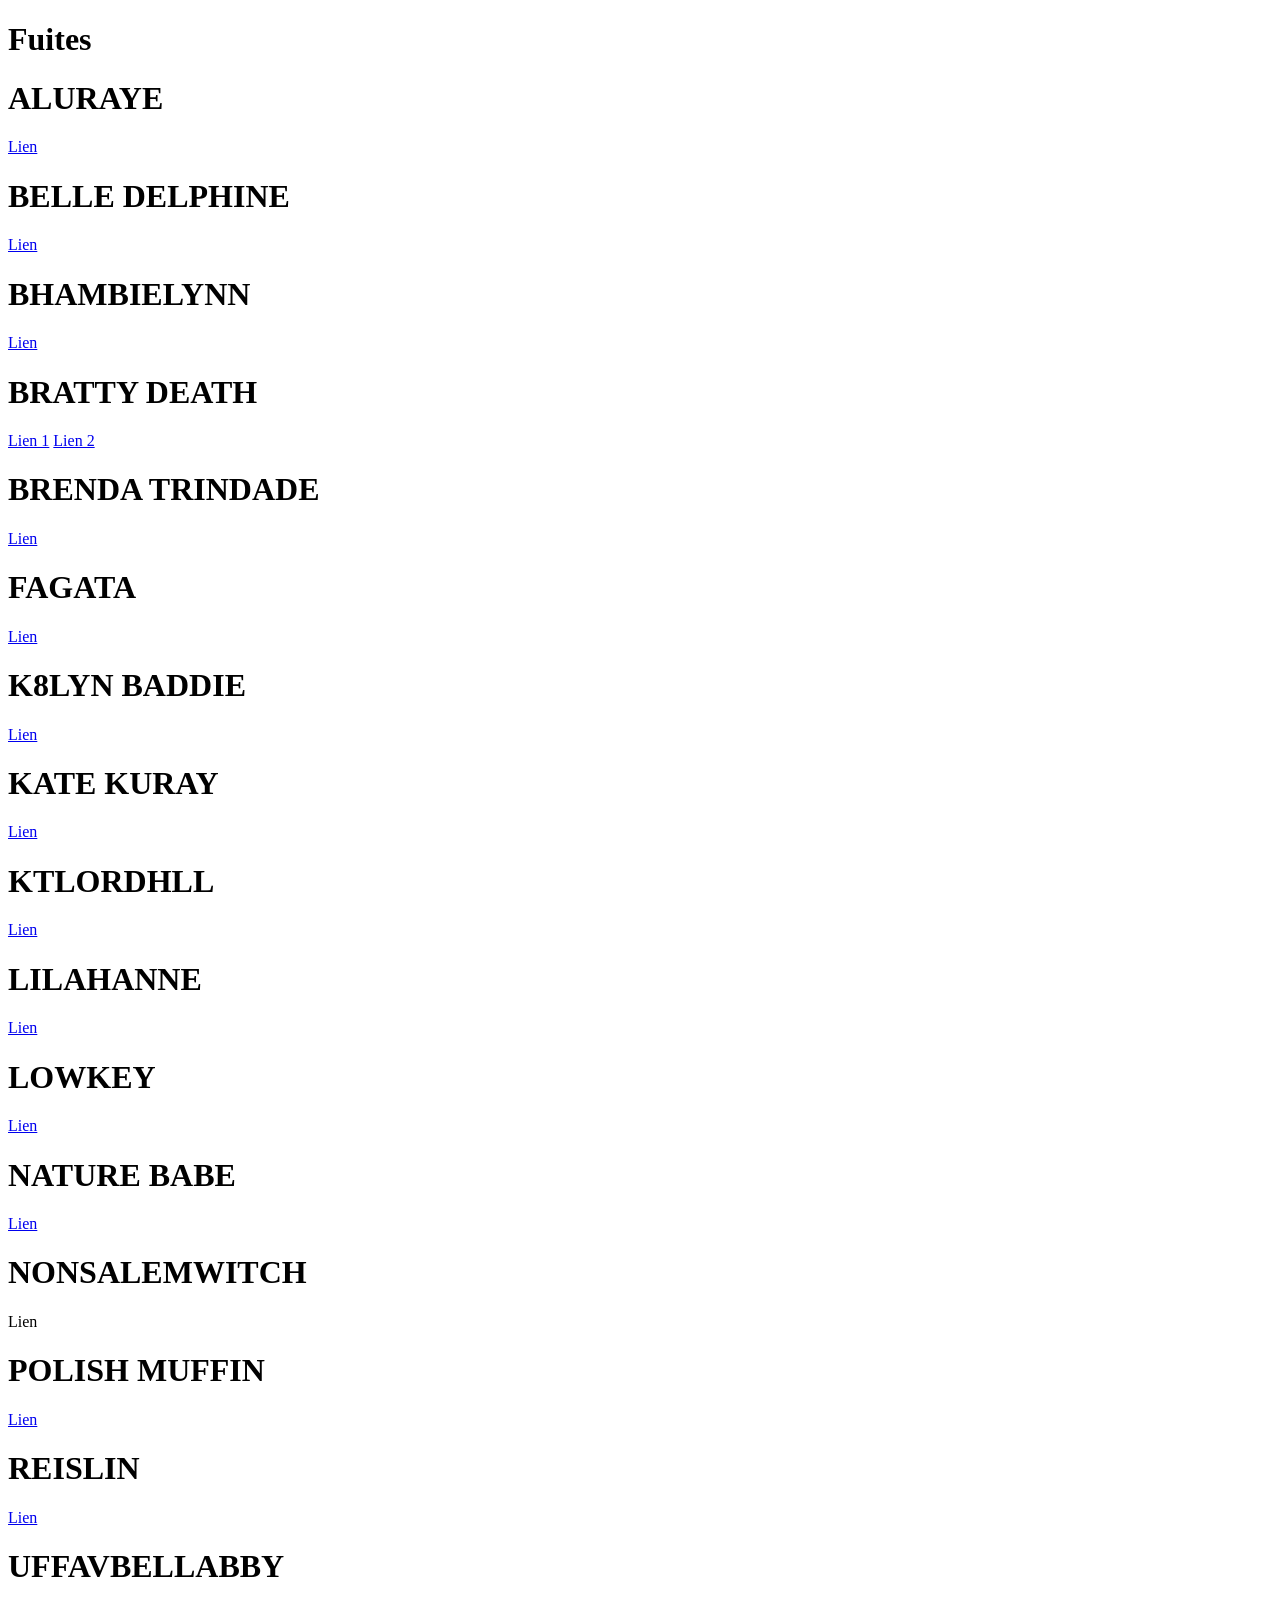
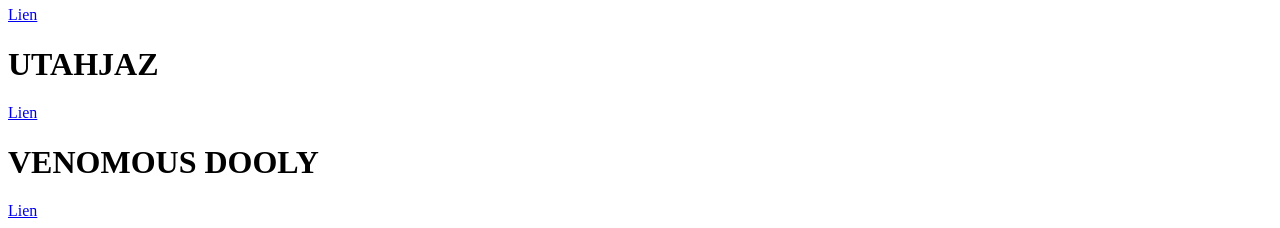
==== fuites.html @ cfc0d34a "Add fuites.html with content and links" ====
<!DOCTYPE html>

<html lang="fr">

    <head>

        <meta charset="UTF-8">
        <meta http-equiv="X-UA-Compatible" content="IE=edge">
        <meta name="viewport" content="width=device-width, initial-scale=1.0">
        <meta name="theme-color" content="#692955">

        <link rel="stylesheet" href="css/fuites.css">
        <link rel="website icon" type="jpg", href="img/logo.png"/>
        <link rel="preconnect" href="https://fonts.googleapis.com">
        <link rel="preconnect" href="https://fonts.gstatic.com" crossorigin>
        <link href="https://fonts.googleapis.com/css2?family=Montserrat:ital,wght@0,100..900;1,100..900&display=swap" rel="stylesheet">
        <link rel="stylesheet" href="https://cdnjs.cloudflare.com/ajax/libs/font-awesome/6.6.0/css/all.min.css" integrity="sha512-Kc323vGBEqzTmouAECnVceyQqyqdsSiqLQISBL29aUW4U/M7pSPA/gEUZQqv1cwx4OnYxTxve5UMg5GT6L4JJg==" crossorigin="anonymous" referrerpolicy="no-referrer"/>

        <title>Leaks OF</title>

    </head>

    <body>

        <h1 class="titre">Fuites</h1>

        <div class="container">

            <div class="model">
                <h1>ALURAYE</h1>
                <a href="https://mega.nz/folder/sEF2Gb5Y#W1-f8lgEv5qNqiBYPsttWw" target="_blank" rel="noopener noreferrer" class="btn">Lien</a>
            </div>

            <div class="model">
                <h1>BELLE DELPHINE</h1>
                <a href="https://mega.nz/folder/2B9VXaYJ#aq-iFFeSp3uhKlbq_t_jhg" target="_blank" rel="noopener noreferrer" class="btn">Lien</a>
            </div>

            <div class="model">
                <h1>BHAMBIELYNN</h1>
                <a href="https://mega.nz/folder/fE4CxIKB#upIwLgSQ79Hx-oEDCf3iDg" target="_blank" rel="noopener noreferrer" class="btn">Lien</a>
            </div>

            <div class="model">
                <h1>BRATTY DEATH</h1>
                <a href="https://mega.nz/folder/uF5FTKKK#RK6Mb3EscO05rI0u-5nD0w/folder/yIIGBJgB" target="_blank" rel="noopener noreferrer" class="btn">Lien 1</a>
                <a href="https://mega.nz/folder/cw9wEYbJ#phrS4f86rlLGLmU5pRraZQ" target="_blank" rel="noopener noreferrer" class="btn">Lien 2</a>
            </div>

            <div class="model">
                <h1>BRENDA TRINDADE</h1>
                <a href="https://mega.nz/folder/yAZh0apS#BB08eqB3HTxysBLWngDHEw" target="_blank" rel="noopener noreferrer" class="btn">Lien</a>
            </div>

            <div class="model">
                <h1>FAGATA</h1>
                <a href="https://mega.nz/folder/4eEETBAQ#Am1GL1uWuRORr_SvBkK5kA" target="_blank" rel="noopener noreferrer" class="btn">Lien</a>
            </div>

            <div class="model">
                <h1>K8LYN BADDIE</h1>
                <a href="https://mega.nz/folder/El1Cmb6B#piLMG7Rm35D3xRF6Oizfow" target="_blank" rel="noopener noreferrer" class="btn">Lien</a>
            </div>

            <div class="model">
                <h1>KATE KURAY</h1>
                <a href="https://mega.nz/folder/gSYDWBZZ#672GNEINRi_dSaVAJbCM5A" target="_blank" rel="noopener noreferrer" class="btn">Lien</a>
            </div>

            <div class="model">
                <h1>KTLORDHLL</h1>
                <a href="https://mega.nz/folder/ucl1GI7L#uh3DMuXpOPsvxe3Kp9GjxQ" target="_blank" rel="noopener noreferrer" class="btn">Lien</a>
            </div>

            <div class="model">
                <h1>LILAHANNE</h1>
                <a href="https://mega.nz/folder/N7YmnDrL#0J4IUV857daa9NmBGN7WMA" target="_blank" rel="noopener noreferrer" class="btn">Lien</a>
            </div>

            <div class="model">
                <h1>LOWKEY</h1>
                <a href="https://mega.nz/folder/1tNHxTbb#x05cEYreY4y6mvcpeItCVA" target="_blank" rel="noopener noreferrer" class="btn">Lien</a>
            </div>

            <div class="model">
                <h1>NATURE BABE</h1>
                <a href="https://mega.nz/folder/aA8AxQqY#9ZzWgAGhvpvYgfLUw3B6hA" target="_blank" rel="noopener noreferrer" class="btn">Lien</a>
            </div>

            <div class="model">
                <h1>NONSALEMWITCH</h1>
                <Lien href="https://mega.nz/folder/NqxxmK5D#qNTKTyZJFbAWSBLWhsVdvQ" target="_blank" rel="noopener noreferrer" class="btn">Lien</a>
            </div>

            <div class="model">
                <h1>POLISH MUFFIN</h1>
                <a href="https://mega.nz/folder/BWcFjLbD#SlU4war9EMTqJEzBpvFHIQ" target="_blank" rel="noopener noreferrer" class="btn">Lien</a>
            </div>

            <div class="model">
                <h1>REISLIN</h1>
                <a href="https://mega.nz/folder/k4BXSDSJ#lN-u6K5agrFMBylJ-LIxeg" target="_blank" rel="noopener noreferrer" class="btn">Lien</a>
            </div>

            <div class="model">
                <h1>UFFAVBELLABBY</h1>
                <a href="https://mega.nz/folder/GWpiVC5A#qFgLwvLhGu3vxpscHvWxCg" target="_blank" rel="noopener noreferrer" class="btn">Lien</a>
            </div>

            <div class="model">
                <h1>UTAHJAZ</h1>
                <a href="https://mega.nz/folder/BFQX1RrQ#OCZfEVaX1BlCme-LhGKQFw/folder/VIgA2S5R" target="_blank" rel="noopener noreferrer" class="btn">Lien</a>
            </div>

            <div class="model">
                <h1>VENOMOUS DOOLY</h1>
                <a href="https://mega.nz/folder/2gNFQR6A#Ww6djdlASxkXMAU8G4L15w" target="_blank" rel="noopener noreferrer" class="btn">Lien</a>
            </div>

        </div>

    </body>

</html>
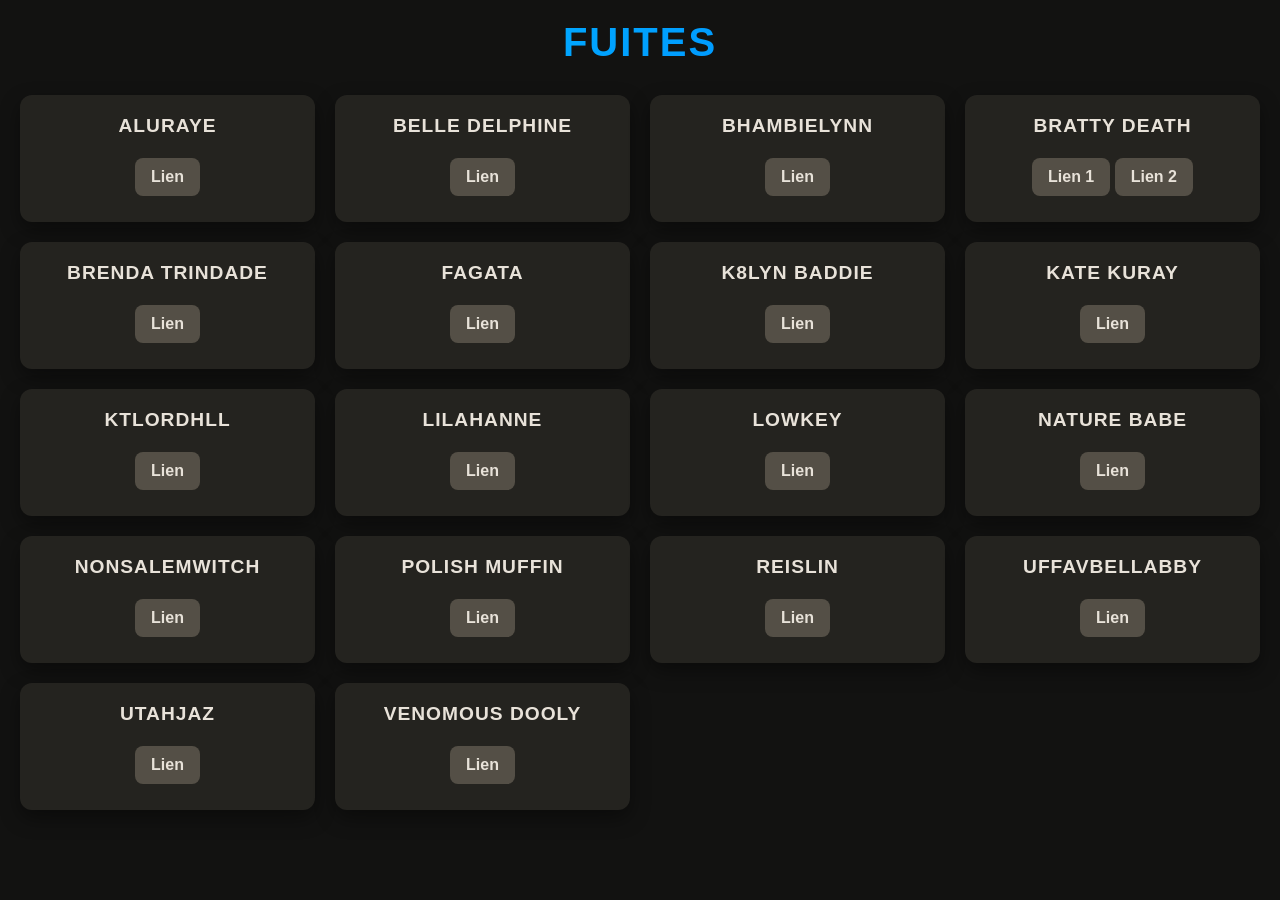
==== commit 69ac4184: "Update fuites.html" ====
--- a/fuites.html
+++ b/fuites.html
@@ -16,7 +16,7 @@
         <link href="https://fonts.googleapis.com/css2?family=Montserrat:ital,wght@0,100..900;1,100..900&display=swap" rel="stylesheet">
         <link rel="stylesheet" href="https://cdnjs.cloudflare.com/ajax/libs/font-awesome/6.6.0/css/all.min.css" integrity="sha512-Kc323vGBEqzTmouAECnVceyQqyqdsSiqLQISBL29aUW4U/M7pSPA/gEUZQqv1cwx4OnYxTxve5UMg5GT6L4JJg==" crossorigin="anonymous" referrerpolicy="no-referrer"/>
 
-        <title>Leaks OF</title>
+        <title>Fuites</title>
 
     </head>
 
--- a/css/fuites.css
+++ b/css/fuites.css
@@ -0,0 +1,102 @@
+:root {
+    --bg-color: #121211;
+    --second-bg-color: #24231F;
+    --text-color: #E8E2D9;
+    --main-color: #544F46;
+}
+
+body {
+    background: var(--bg-color);
+    font-family: "Poppins", sans-serif;
+    color: var(--text-color);
+    padding: 20px;
+}
+
+* {
+    box-sizing: border-box;
+    margin: 0;
+    padding: 0;
+}
+
+.titre {
+    text-align: center;
+    font-size: 2.5rem;
+    margin-bottom: 30px;
+    letter-spacing: 2px;
+    text-transform: uppercase;
+    background: linear-gradient(135deg, #00c6ff, #007bff);
+    background-clip: text;
+    -webkit-text-fill-color: transparent;
+}
+
+@media (max-width: 600px) {
+    .titre {
+        font-size: 1.8rem;
+        margin-bottom: 20px;
+    }
+}
+
+.container {
+    display: grid;
+    grid-template-columns: repeat(auto-fit, minmax(250px, 1fr));
+    gap: 20px;
+}
+
+.model {
+    background: var(--second-bg-color);
+    border-radius: 12px;
+    padding: 20px;
+    text-align: center;
+    box-shadow: 0 8px 20px rgba(0, 0, 0, 0.4);
+    transition: transform 0.2s ease, box-shadow 0.2s ease;
+}
+
+.model:hover {
+    transform: translateY(-5px);
+    box-shadow: 0 12px 30px rgba(0, 0, 0, 0.6);
+}
+
+.model h1 {
+    font-size: 1.2rem;
+    margin-bottom: 15px;
+    text-transform: uppercase;
+    letter-spacing: 1px;
+}
+
+.btn {
+    display: inline-block;
+    margin: 6px 0;
+    padding: 10px 16px;
+    background: var(--main-color);
+    color: var(--text-color);
+    text-decoration: none;
+    border-radius: 8px;
+    font-weight: bold;
+    transition: background 0.2s ease, transform 0.1s ease;
+}
+
+.btn:hover {
+    background: var(--main-color);
+    transform: scale(1.05);
+}
+
+@media (max-width: 600px) {
+    body {
+        padding: 10px;
+    }
+
+    .model h1 {
+        font-size: 1rem;
+    }
+
+    .btn {
+        width: 100%;
+    }
+}
+
+@media (min-width: 1400px) {
+    .container {
+        max-width: 1400px;
+        margin: auto;
+    }
+}
